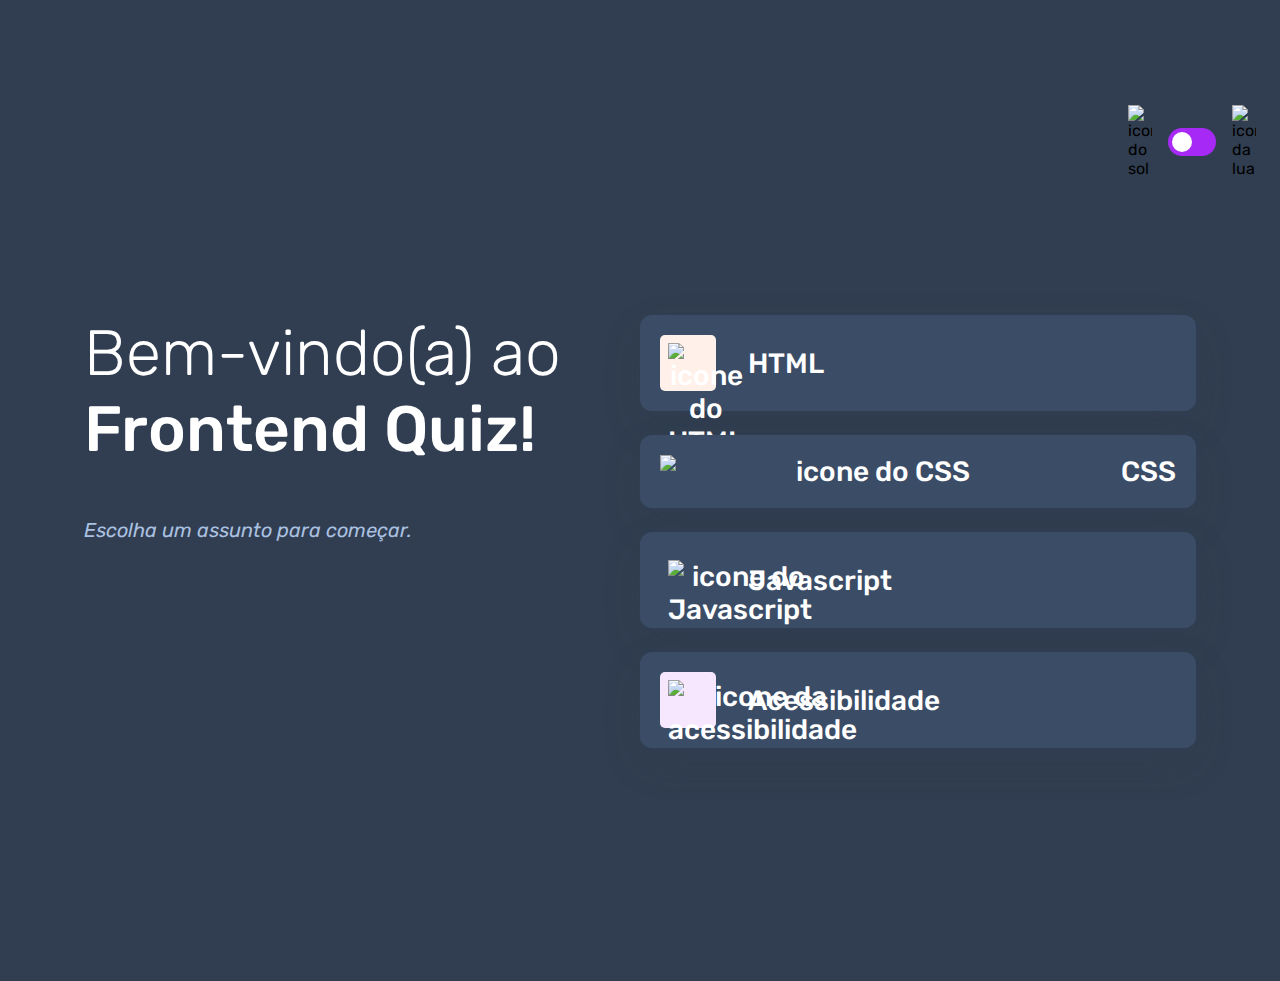
==== index.html @ 53bb0c3c "criação da pagina do quiz" ====
<!DOCTYPE html>
<html lang="pt-br">
<head>
    <meta charset="UTF-8">
    <meta name="viewport" content="width=device-width, initial-scale=1.0">
    <link rel="preconnect" href="https://fonts.googleapis.com">
    <link rel="preconnect" href="https://fonts.gstatic.com" crossorigin>
    <link href="https://fonts.googleapis.com/css2?family=Rubik:ital,wght@0,300..900;1,300..900&display=swap" rel="stylesheet">

    <link rel="stylesheet" href="style.css">
    <title>Quiz App</title>
</head>
<body class="escuro">
    <header>
        <div class="tema">
            <img src="./assets/images/icon-sun-dark.svg" alt="icone do sol">
            <button>
                <div></div>
            </button>
            <img src="./assets/images/icon-moon-dark.svg" alt="icone da lua">
        </div>
    </header>

    <main>
        <section class="boas_vindas">
            <h1>
                Bem-vindo(a) ao <br>
                <strong>Frontend Quiz!</strong>
            </h1>

            <p>Escolha um assunto para começar.</p>
        </section>

        <section class="assuntos">
            <button class="botao_html">
                <div>
                    <img src="./assets/images/icon-html.svg" alt="icone do HTML">
                </div>
                HTML
            </button>

            <button class="botao_css"
                <div>
                    <img src="./assets/images/icon-css.svg" alt="icone do CSS">
                </div>
                CSS
            </button>

            <button class="botao_javascript">
                <div>
                    <img src="./assets/images/icon-js.svg" alt="icone do Javascript">
                </div>
                Javascript
            </button>

            <button class="botao_acessibilidade">
                <div>
                    <img src="./assets/images/icon-accessibility.svg" alt="icone da acessibilidade">
                </div>
                Acessibilidade
            </button>
        </section>
    </main>

    <a href="./pages/quiz/quiz.html"></a>
</body>
</html>
---- style.css ----
*{
    margin: 0;
    padding: 0;
    box-sizing: border-box;
    font-family: "Rubik", sans-serif;
    -webkit-font-smoothing: antialised;
}

:root {
    --bg-color:#f4f6fa;
    --purple: #a729f5;
    --primary-text-color: #313e51;
    --secondary-text-color: #626c7f;
    --button-bg: #fff;
    --shadow: 0px 16px 40px 0px rgba(143, 168, 193, 0.14);
    --bg-html: #fff1e9;
    --bg-css: #e0fdef;
    --bg-javascript: #ebf0ff;
    --bg-acessibilidade: #f6e7ff;
    --white: #fff;
    --bg-mobile: url(./assets/images/pattern-background-mobile-light.svg);
    --bg-desktop: url(./assets/images/pattern-background-desktop-light.svg);
}

body.escuro {
    --bg-color: #313e51;
    --bg-mobile: url(./assets/images/pattern-background-mobile-dark.svg);
    --bg-desktop: url(./assets/images/pattern-background-desktop-dark.svg);
    --primary-text-color: #fff;
    --secondary-text-color: #abc1e1;
    --button-bg: #3b4d66;
    --shadow: 0px 16px 40px 0px rgba(49, 62, 81, 0.14);
}

body {
    height: 100svh;
    background: var(--bg-mobile) var(--bg-color);
    background-repeat: no-repeat;
    background-size: cover;
}

header {
    padding: 16px 24px;
    display: flex;
    justify-content: flex-end;
}

.tema {
    padding: 8px 0;
    display: flex;
    align-items: center;
    gap: 8px;
}

.tema img {
    width: 16px;
}

.tema button{
    height: 20px;
    width: 32px;
    background: var(--purple);
    border: 0;
    border-radius: 999px;
    padding: 4px;
}

.tema button div{
    background: var(--white);
    width: 12px;
    height: 12px;
    border-radius: 999px;
}

main {
    padding: 32px 24px;
}

.boas_vindas {
    margin-bottom: 40px;
}

.boas_vindas h1{
    font-size: 40px;
    font-weight: 300;
    color: var(--primary-text-color);
    margin-bottom: 16px;
}

.boas_vindas h1 strong {
    font-weight: 500;
}

.boas_vindas p {
    color: var(--secondary-text-color);
    font-size: 14px;
    line-height: 150%;
    font-style: italic;
}

.assuntos {
    display: flex;
    flex-direction: column;
    gap: 12px;
}

.assuntos button {
    border: none;
    background: var(--button-bg);
    display: flex;
    align-items: center;
    gap: 16px;
    padding: 12px;
    border-radius: 12px;
    box-shadow: var(--shadow);
    font-size: 18px;
    font-weight: 500;
    color: var(--primary-text-color);
}

.assuntos button div {
    width: 40px;
    height: 40px;
    padding: 5px;
    border-radius: 5px;
}

.assuntos button img {
    width: 100%;
}

.botao_html div {
    background: var(--bg-html);
}

.botao_css div {
    background: var(--bg-css);
}

.botao_favascript div{
    background: var(--bg-javascript);
}

.botao_acessibilidade div {
    background: var(--bg-acessibilidade);
}

@media(min-width: 1100px) {
    body {
        background: var(--bg-desktop) var(--bg-color);
        background-size: cover;
        background-repeat: no-repeat;
    }

    header {
        margin-block: 81px;

    }

    .tema {
        gap: 16px;
    }

    .tema img {
        width: 24px;
    }

    .tema button {
        width: 48px;
        height: 28px;
    }

    .tema button div {
        width: 20px;
        height: 20px;
    }

    main {
        display: flex;
        max-width: 1160px;
        margin-inline: auto;
    }

    section {
        width: 100%;
    }

    .boas_vindas h1 {
        font-size: 64px;
        margin-bottom: 48px;
    }

    .boas_vindas p {
        font-size: 20px;
    }

    .assuntos {
        gap: 24px;
    }

    .assuntos button {
        font-size: 28px;
        padding: 20px;
        gap: 32px;
    }

    .assuntos button div {
        width: 56px;
        height: 56px;
        padding: 8px;
    }
}
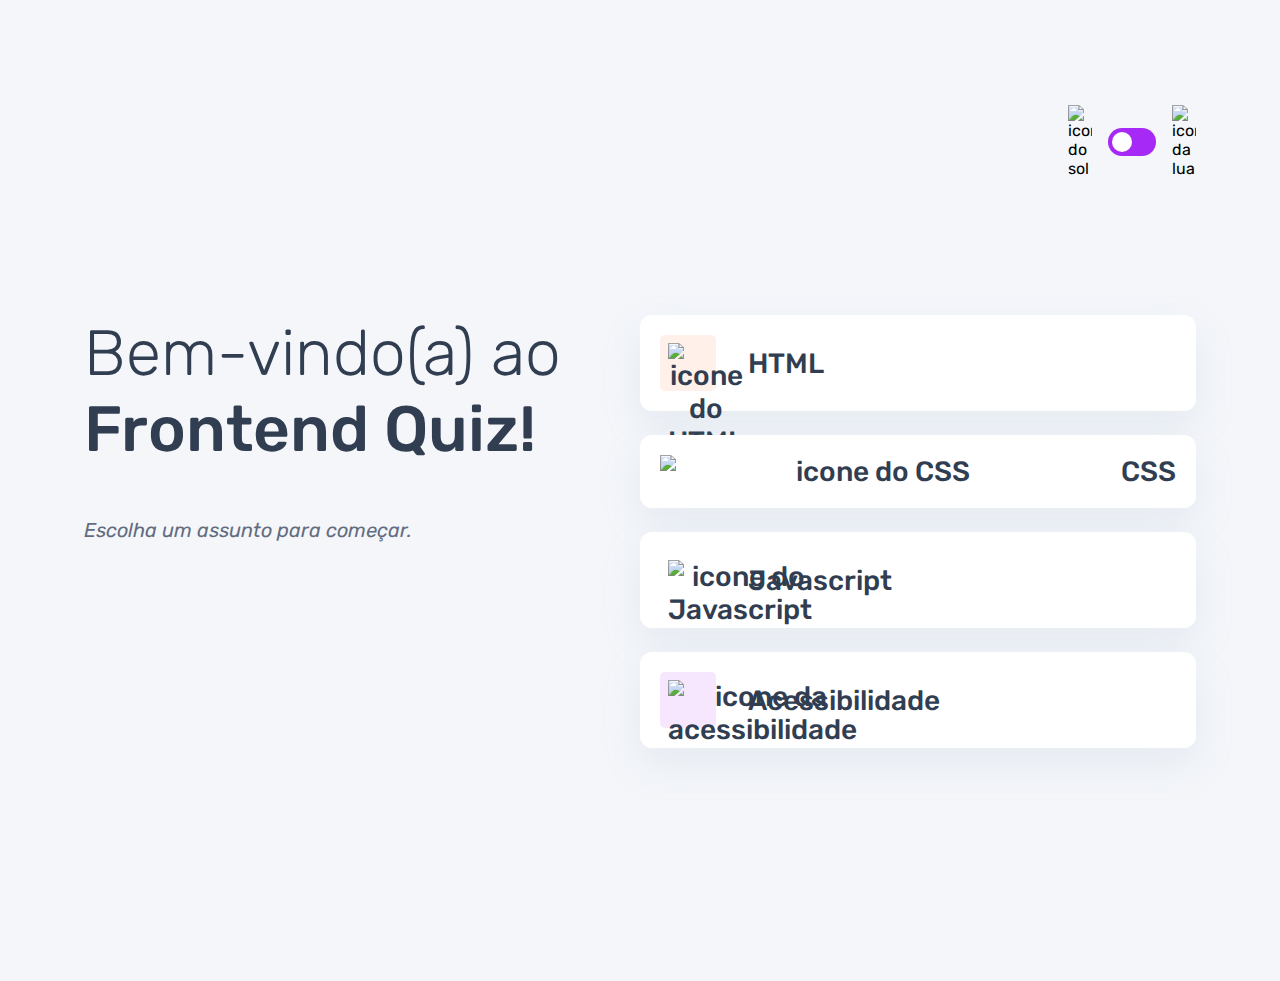
==== commit cccba20b: "primeiros ajustes do tema no Javascript" ====
--- a/index.html
+++ b/index.html
@@ -8,9 +8,10 @@
     <link href="https://fonts.googleapis.com/css2?family=Rubik:ital,wght@0,300..900;1,300..900&display=swap" rel="stylesheet">
 
     <link rel="stylesheet" href="style.css">
+    <script src="./script.js" defer></script>
     <title>Quiz App</title>
 </head>
-<body class="escuro">
+<body>
     <header>
         <div class="tema">
             <img src="./assets/images/icon-sun-dark.svg" alt="icone do sol">
--- a/style.css
+++ b/style.css
@@ -3,7 +3,7 @@
     padding: 0;
     box-sizing: border-box;
     font-family: "Rubik", sans-serif;
-    -webkit-font-smoothing: antialised;
+    -webkit-font-smoothing: antialiased;
 }
 
 :root {
@@ -43,6 +43,8 @@
     padding: 16px 24px;
     display: flex;
     justify-content: flex-end;
+    max-width: 1160px;
+    margin-inline: auto;
 }
 
 .tema {
@@ -63,6 +65,7 @@
     border: 0;
     border-radius: 999px;
     padding: 4px;
+    display: flex;
 }
 
 .tema button div{
@@ -154,7 +157,7 @@
 
     header {
         margin-block: 81px;
-
+        
     }
 
     .tema {
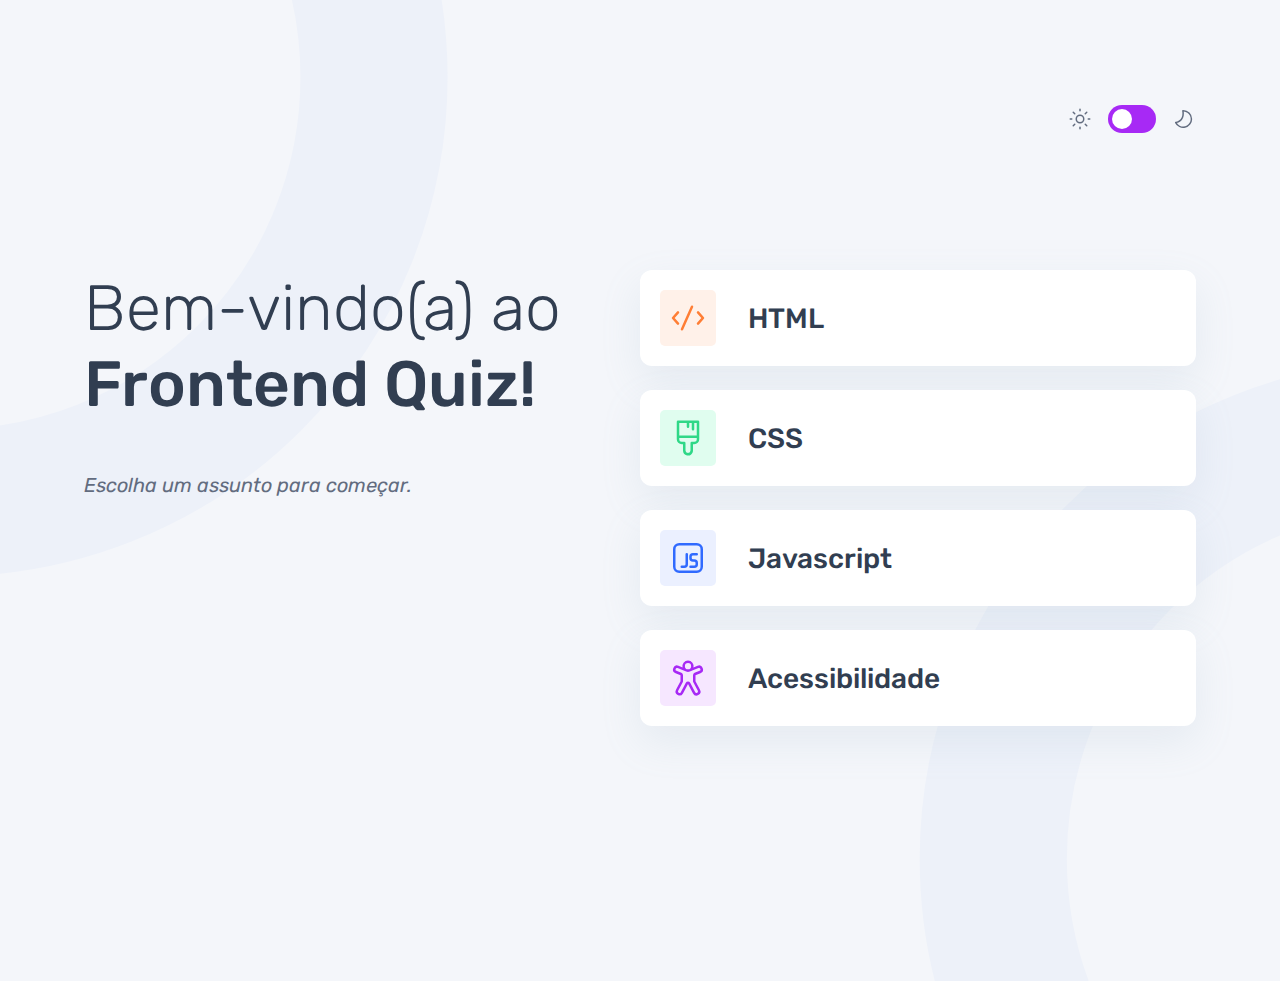
==== commit 17e11f13: "ajuste js" ====
--- a/index.html
+++ b/index.html
@@ -8,7 +8,7 @@
     <link href="https://fonts.googleapis.com/css2?family=Rubik:ital,wght@0,300..900;1,300..900&display=swap" rel="stylesheet">
 
     <link rel="stylesheet" href="style.css">
-    <script src="./script.js" defer></script>
+    <script src="./script.js" type="module" defer></script>
     <title>Quiz App</title>
 </head>
 <body>
@@ -37,32 +37,30 @@
                 <div>
                     <img src="./assets/images/icon-html.svg" alt="icone do HTML">
                 </div>
-                HTML
+                <span>HTML</span>
             </button>
 
-            <button class="botao_css"
+            <button class="botao_css">
                 <div>
                     <img src="./assets/images/icon-css.svg" alt="icone do CSS">
                 </div>
-                CSS
+                <span>CSS</span>
             </button>
 
             <button class="botao_javascript">
                 <div>
-                    <img src="./assets/images/icon-js.svg" alt="icone do Javascript">
+                    <img src="./assets/images/icon-javascript.svg" alt="icone do Javascript">
                 </div>
-                Javascript
+                <span>Javascript</span>
             </button>
 
             <button class="botao_acessibilidade">
                 <div>
-                    <img src="./assets/images/icon-accessibility.svg" alt="icone da acessibilidade">
+                    <img src="./assets/images/icon-acessibilidade.svg" alt="icone da acessibilidade">
                 </div>
-                Acessibilidade
+               <span>Acessibilidade</span>
             </button>
         </section>
     </main>
-
-    <a href="./pages/quiz/quiz.html"></a>
 </body>
 </html>--- a/style.css
+++ b/style.css
@@ -66,6 +66,7 @@
     border-radius: 999px;
     padding: 4px;
     display: flex;
+    cursor: pointer;
 }
 
 .tema button div{
@@ -119,6 +120,7 @@
     font-size: 18px;
     font-weight: 500;
     color: var(--primary-text-color);
+    cursor: pointer;
 }
 
 .assuntos button div {
@@ -140,7 +142,7 @@
     background: var(--bg-css);
 }
 
-.botao_favascript div{
+.botao_javascript div{
     background: var(--bg-javascript);
 }
 
